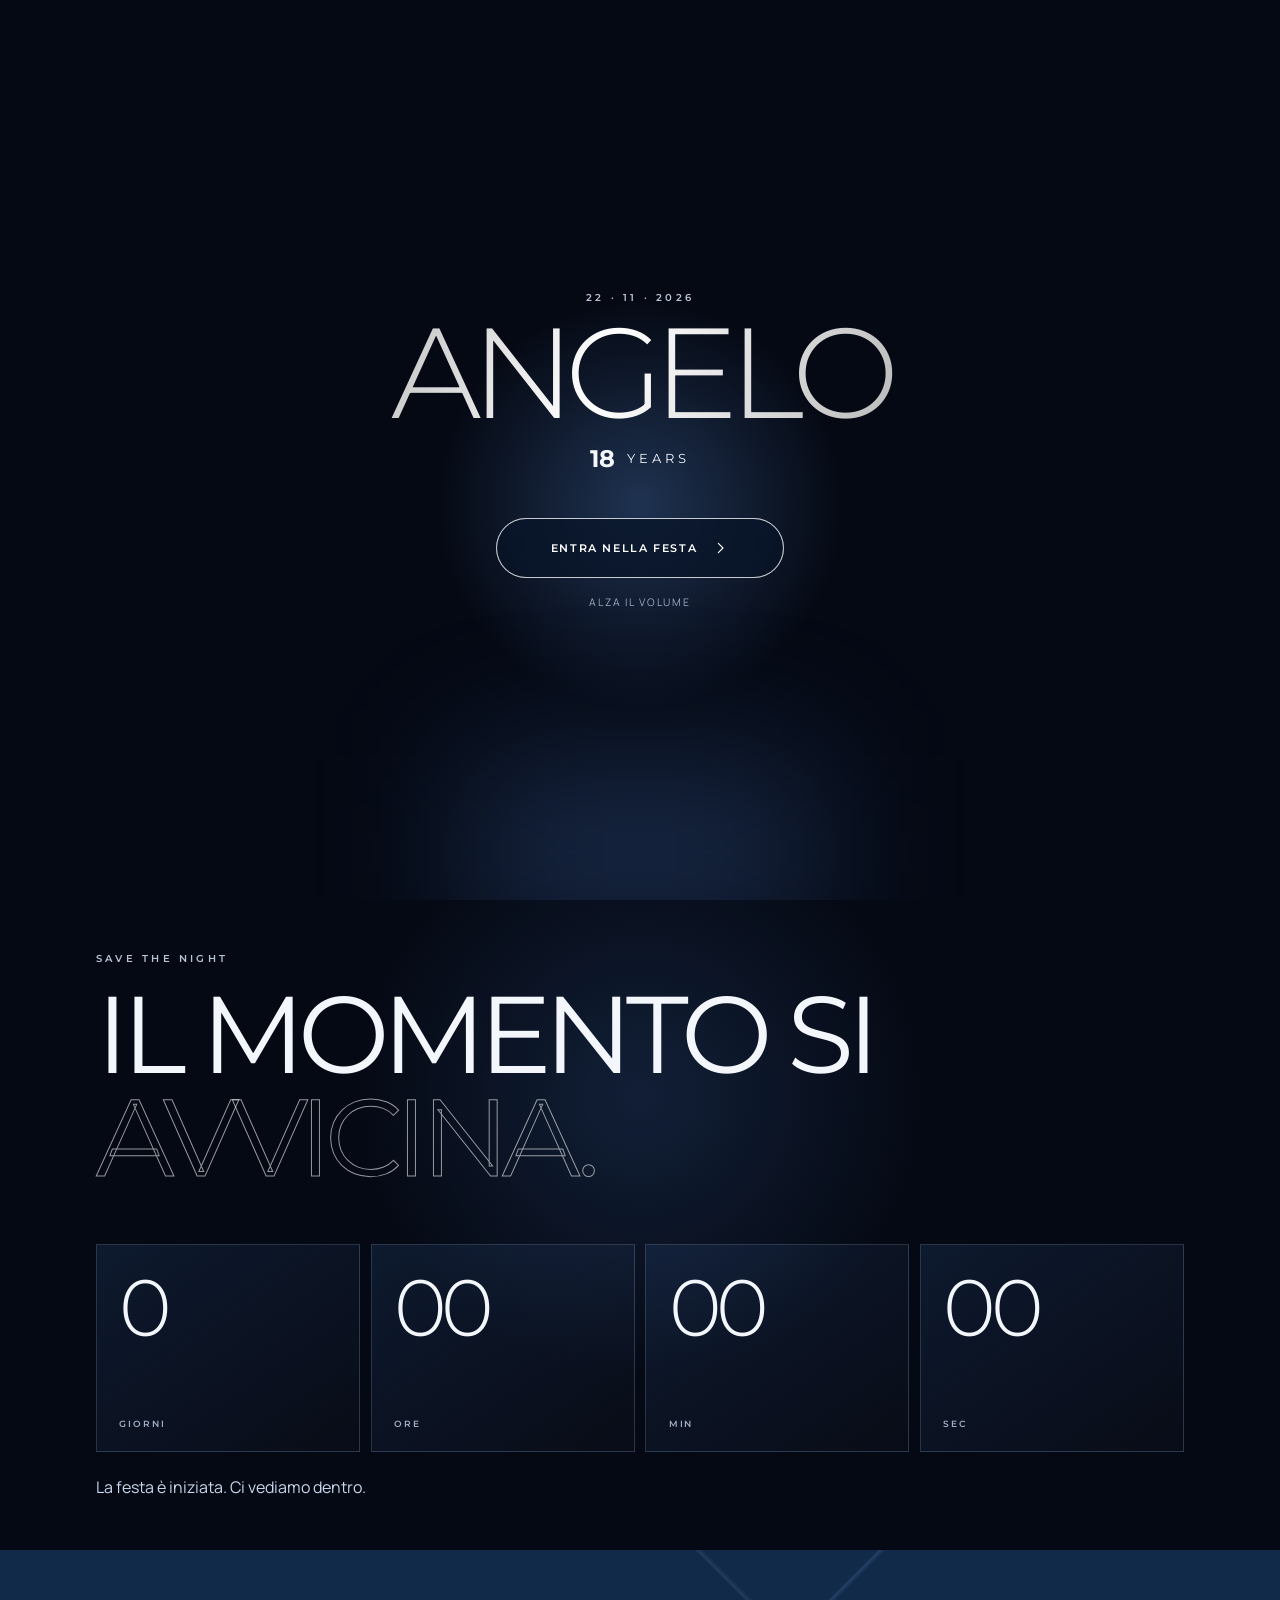
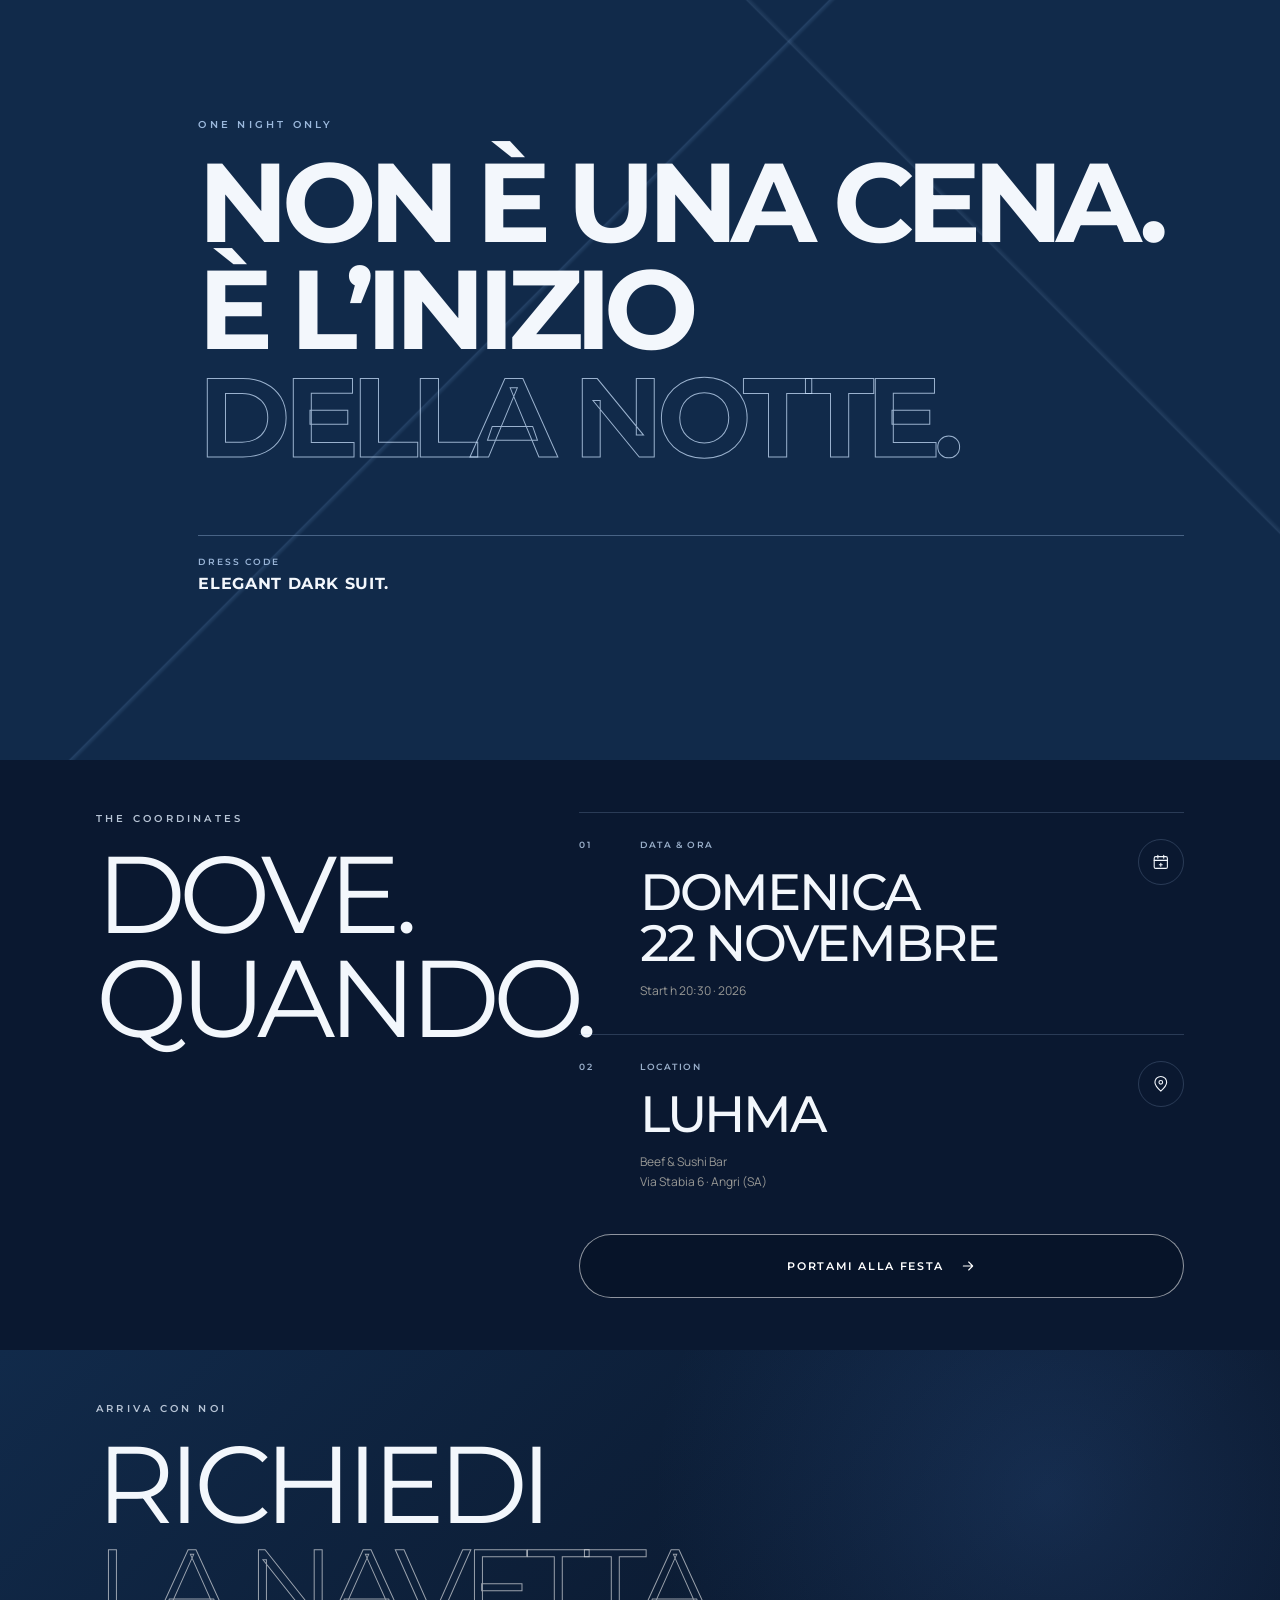
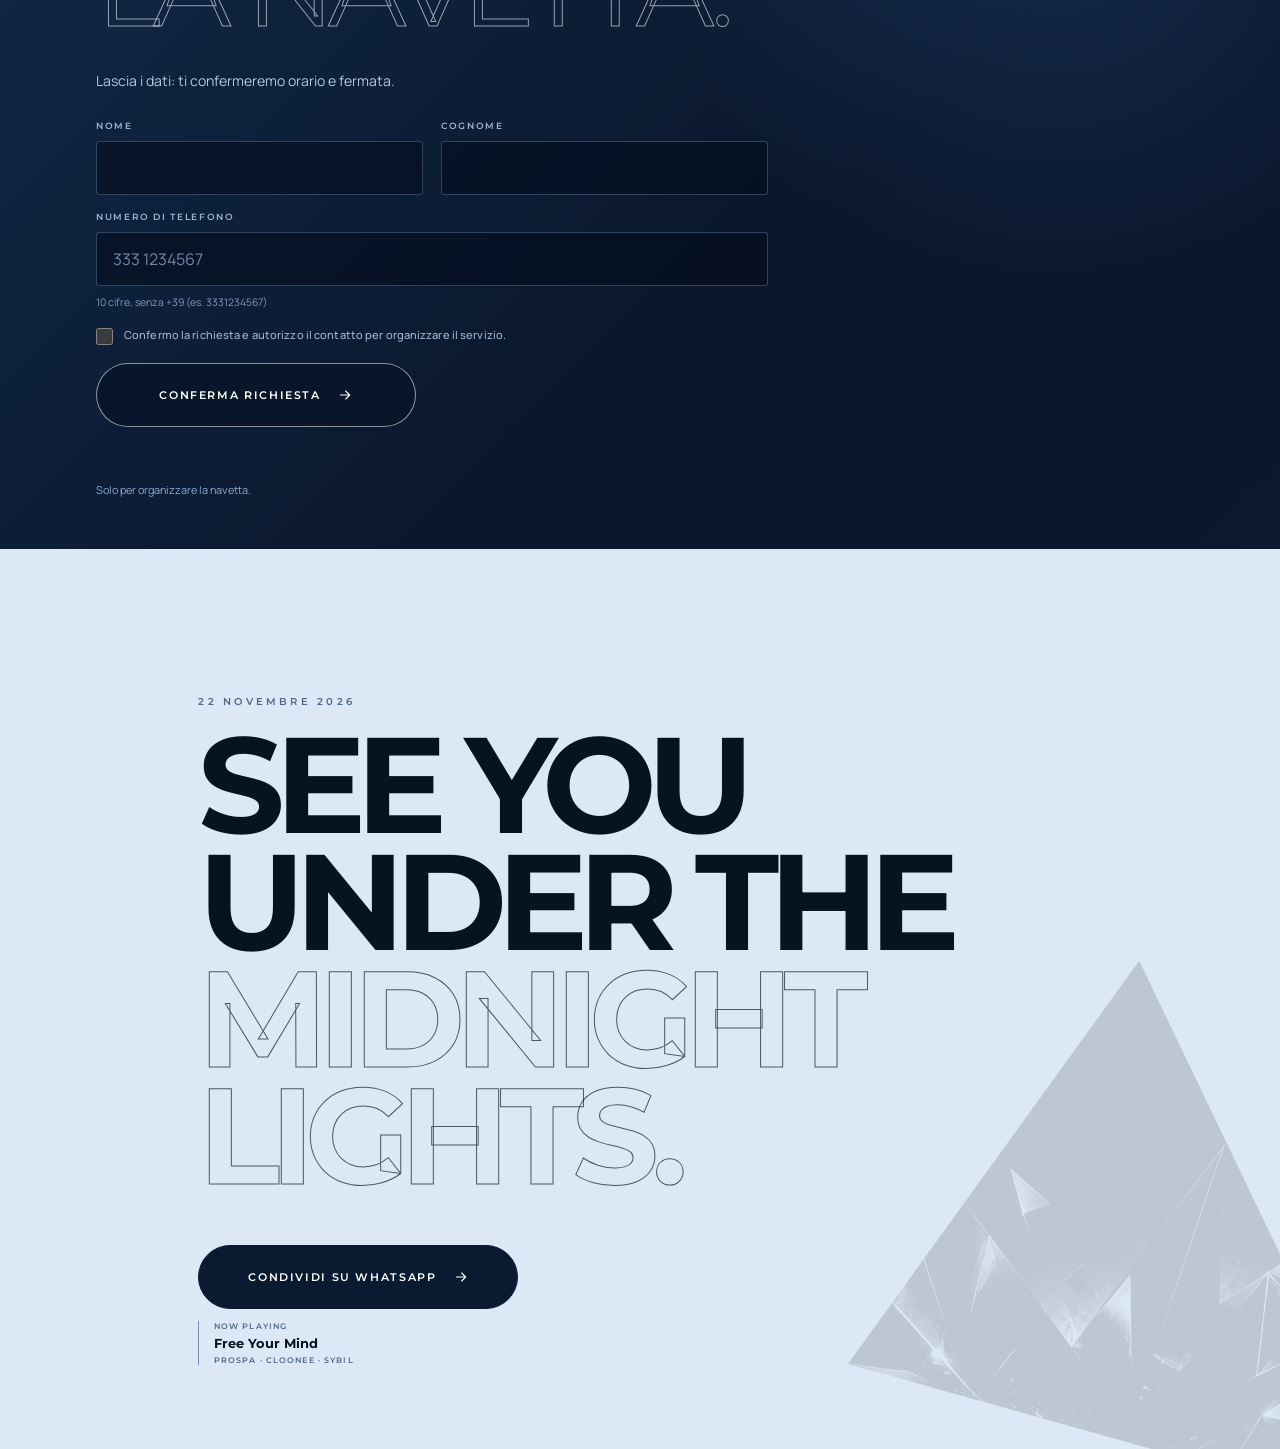
==== index.html @ 05588c5f "Create www variant without bank details" ====
<!doctype html>
<html lang="it">
  <head>
    <meta charset="UTF-8" />
    <meta name="viewport" content="width=device-width, initial-scale=1, viewport-fit=cover" />
    <meta name="theme-color" content="#091426" />
    <meta name="color-scheme" content="dark" />

    <title>Angelo 18 — Midnight Elegance</title>
    <meta
      name="description"
      content="Sei invitato ai 18 anni di Angelo. 22 novembre 2026, ore 20:30, LUHMA Beef & Sushi Bar — Angri. Dress code: Elegant Dark Suit."
    />

    <meta property="og:type" content="website" />
    <meta property="og:url" content="https://www.angelo18.ch/" />
    <meta property="og:title" content="Angelo 18 — Midnight Elegance" />
    <meta
      property="og:description"
      content="22 novembre 2026 · ore 20:30 · LUHMA, Angri. Dress code: Elegant Dark Suit."
    />
    <meta property="og:site_name" content="Angelo 18" />
    <meta property="og:image" content="https://raw.githubusercontent.com/valerielinc-ops/angelo-18/main/assets/angelo-18-whatsapp-preview-v5.jpg" />
    <meta property="og:image:url" content="https://raw.githubusercontent.com/valerielinc-ops/angelo-18/main/assets/angelo-18-whatsapp-preview-v5.jpg" />
    <meta property="og:image:secure_url" content="https://raw.githubusercontent.com/valerielinc-ops/angelo-18/main/assets/angelo-18-whatsapp-preview-v5.jpg" />
    <meta property="og:image:type" content="image/jpeg" />
    <meta property="og:image:width" content="1200" />
    <meta property="og:image:height" content="630" />
    <meta property="og:image:alt" content="Angelo 18 Midnight Elegance, 22 novembre 2026" />
    <meta name="twitter:card" content="summary_large_image" />
    <meta name="twitter:title" content="Angelo 18 — Midnight Elegance" />
    <meta name="twitter:description" content="22 novembre 2026 · ore 20:30 · LUHMA, Angri. Dress code: Elegant Dark Suit." />
    <meta name="twitter:image" content="https://raw.githubusercontent.com/valerielinc-ops/angelo-18/main/assets/angelo-18-whatsapp-preview-v5.jpg" />
    <meta name="twitter:image:alt" content="Angelo 18 Midnight Elegance, 22 novembre 2026" />

    <link rel="image_src" href="https://raw.githubusercontent.com/valerielinc-ops/angelo-18/main/assets/angelo-18-whatsapp-preview-v5.jpg" />

    <link rel="canonical" href="https://www.angelo18.ch/" />

    <link rel="icon" href="assets/favicon.svg" type="image/svg+xml" />
    <link rel="preconnect" href="https://fonts.googleapis.com" />
    <link rel="preconnect" href="https://fonts.gstatic.com" crossorigin />
    <link
      href="https://fonts.googleapis.com/css2?family=Manrope:wght@400;500;600;700&family=Montserrat:wght@300;400;500;600;700;800&display=swap"
      rel="stylesheet"
    />
    <link rel="stylesheet" href="styles.css" />
    <script src="script.js" defer></script>
  </head>

  <body>
    <div class="noise" aria-hidden="true"></div>
    <div class="ambient" aria-hidden="true">
      <span class="spark spark--1"></span>
      <span class="spark spark--2"></span>
      <span class="spark spark--3"></span>
      <span class="spark spark--4"></span>
      <span class="spark spark--5"></span>
      <span class="spark spark--6"></span>
      <span class="prism prism--1"></span>
      <span class="prism prism--2"></span>
      <span class="prism prism--3"></span>
    </div>

    <div class="intro" id="intro" role="dialog" aria-modal="true" aria-labelledby="intro-title">
      <div class="intro__glow" aria-hidden="true"></div>
      <div class="intro__content">
        <p class="eyebrow intro__eyebrow">22 · 11 · 2026</p>
        <h1 id="intro-title" class="intro__title">Angelo</h1>
        <p class="intro__age"><span>18</span> years</p>
        <button class="enter-button magnetic" id="enter-party" type="button">
          <span class="enter-button__pulse" aria-hidden="true"></span>
          <span>Entra nella festa</span>
          <svg viewBox="0 0 24 24" aria-hidden="true">
            <path d="m8 5 7 7-7 7" />
          </svg>
        </button>
        <p class="intro__hint">Alza il volume</p>
      </div>
    </div>

    <audio
      id="soundtrack"
      src="assets/free-your-mind-cut-52sec.mp3"
      preload="auto"
      aria-hidden="true"
    ></audio>

    <header class="site-header" id="site-header">
      <a class="monogram" href="#home" aria-label="Torna all’inizio">A<span>18</span></a>
      <button class="music-toggle" id="music-toggle" type="button" aria-label="Metti in pausa la musica" aria-pressed="true">
        <span class="equalizer" aria-hidden="true">
          <i></i><i></i><i></i><i></i>
        </span>
        <span class="music-toggle__label">Sound on</span>
      </button>
    </header>

    <main>
      <section class="hero" id="home" aria-labelledby="hero-title">
        <div class="hero__image" aria-hidden="true"></div>
        <div class="hero__vignette" aria-hidden="true"></div>

        <div class="hero__content">
          <p class="eyebrow reveal">You’re invited to</p>
          <h2 class="hero__title reveal" id="hero-title" data-text="ANGELO">Angelo</h2>
          <div class="hero__age-line reveal">
            <span class="hero__age">18</span>
            <span class="hero__years">years<br />young</span>
          </div>

          <div class="event-stamp reveal" aria-label="Domenica 22 novembre 2026 alle ore 20 e 30">
            <span>Domenica</span>
            <strong>22 · 11 · 26</strong>
            <span>ore 20:30</span>
          </div>
        </div>

        <a class="scroll-cue" href="#countdown" aria-label="Scorri al conto alla rovescia">
          <span>Scroll</span>
          <i aria-hidden="true"></i>
        </a>
      </section>

      <section class="countdown-section section" id="countdown" aria-labelledby="countdown-title">
        <div class="section__inner">
          <p class="eyebrow reveal">Save the night</p>
          <h2 class="section-title reveal" id="countdown-title">Il momento si<br /><em>avvicina.</em></h2>

          <div class="countdown reveal" role="timer" aria-live="polite" aria-label="Conto alla rovescia per la festa">
            <div class="countdown__unit">
              <strong id="days">000</strong>
              <span>giorni</span>
            </div>
            <div class="countdown__unit">
              <strong id="hours">00</strong>
              <span>ore</span>
            </div>
            <div class="countdown__unit">
              <strong id="minutes">00</strong>
              <span>min</span>
            </div>
            <div class="countdown__unit">
              <strong id="seconds">00</strong>
              <span>sec</span>
            </div>
          </div>

          <p class="countdown__after" id="countdown-after" hidden>La festa è iniziata. Ci vediamo dentro.</p>
        </div>
      </section>

      <section class="statement section" aria-label="Dress code">
        <div class="section__inner statement__inner">
          <p class="eyebrow reveal">One night only</p>
          <p class="statement__text reveal">
            Non è una cena.<br />
            È l’inizio<br />
            <span>della notte.</span>
          </p>
          <div class="dress-code reveal">
            <span>Dress code</span>
            <strong>Elegant Dark Suit.</strong>
          </div>
        </div>
      </section>

      <section class="details section" id="details" aria-labelledby="details-title">
        <div class="section__inner">
          <p class="eyebrow reveal">The coordinates</p>
          <h2 class="section-title reveal" id="details-title">Dove.<br />Quando.</h2>

          <article class="detail-card detail-card--date reveal">
            <div class="detail-card__index">01</div>
            <div>
              <p class="detail-card__label">Data & ora</p>
              <h3>Domenica<br />22 novembre</h3>
              <p>Start h 20:30 · 2026</p>
            </div>
            <button class="icon-button" id="calendar-button" type="button" aria-label="Aggiungi la festa al calendario">
              <svg viewBox="0 0 24 24" aria-hidden="true">
                <rect x="3" y="5" width="18" height="16" rx="2" />
                <path d="M16 3v4M8 3v4M3 10h18M12 14v4M10 16h4" />
              </svg>
            </button>
          </article>

          <article class="detail-card detail-card--location reveal">
            <div class="detail-card__index">02</div>
            <div>
              <p class="detail-card__label">Location</p>
              <h3>LUHMA</h3>
              <p>Beef & Sushi Bar<br />Via Stabia 6 · Angri (SA)</p>
            </div>
            <a
              class="icon-button"
              href="https://www.google.com/maps/search/?api=1&query=LUHMA+Beef+%26+Sushi+Bar+Via+Stabia+6+Angri"
              target="_blank"
              rel="noopener noreferrer"
              aria-label="Apri LUHMA in Google Maps"
            >
              <svg viewBox="0 0 24 24" aria-hidden="true">
                <path d="M20 10c0 5-8 12-8 12S4 15 4 10a8 8 0 1 1 16 0Z" />
                <circle cx="12" cy="10" r="2.5" />
              </svg>
            </a>
          </article>

          <a
            class="primary-button magnetic reveal"
            href="https://www.google.com/maps/search/?api=1&query=LUHMA+Beef+%26+Sushi+Bar+Via+Stabia+6+Angri"
            target="_blank"
            rel="noopener noreferrer"
          >
            <span>Portami alla festa</span>
            <svg viewBox="0 0 24 24" aria-hidden="true"><path d="M5 12h14m-6-6 6 6-6 6" /></svg>
          </a>
        </div>
      </section>

      <section class="shuttle section" id="shuttle" aria-labelledby="shuttle-title">
        <div class="section__inner shuttle__inner">
          <p class="eyebrow reveal">Arriva con noi</p>
          <h2 class="section-title reveal" id="shuttle-title">Richiedi<br /><em>la navetta.</em></h2>
          <p class="shuttle__copy reveal">
            Lascia i dati: ti confermeremo orario e fermata.
          </p>

          <form
            class="shuttle-form reveal"
            id="shuttle-form"
            action="https://formsubmit.co/ajax/valerielinc@gmail.com"
            method="POST"
          >
            <input type="hidden" name="_subject" value="Richiesta navetta — Angelo 18" />
            <input type="hidden" name="_template" value="table" />
            <input type="text" name="_honey" class="shuttle-form__honey" tabindex="-1" autocomplete="off" aria-hidden="true" />

            <label class="shuttle-form__field">
              <span>Nome</span>
              <input id="shuttle-name" name="nome" type="text" autocomplete="given-name" required />
            </label>
            <label class="shuttle-form__field">
              <span>Cognome</span>
              <input id="shuttle-surname" name="cognome" type="text" autocomplete="family-name" required />
            </label>
            <label class="shuttle-form__field shuttle-form__field--full">
              <span>Numero di telefono</span>
              <input id="shuttle-phone" name="telefono" type="tel" inputmode="numeric" autocomplete="tel-national" placeholder="333 1234567" pattern="[0-9]{10}" minlength="10" maxlength="10" aria-describedby="shuttle-phone-help" required />
              <small class="shuttle-form__help" id="shuttle-phone-help">10 cifre, senza +39 (es. 3331234567)</small>
            </label>
            <label class="shuttle-form__consent shuttle-form__field--full">
              <input name="conferma" type="checkbox" value="Confermo la richiesta di navetta" required />
              <span>Confermo la richiesta e autorizzo il contatto per organizzare il servizio.</span>
            </label>
            <button class="primary-button magnetic shuttle-form__submit shuttle-form__field--full" type="submit">
              <span>Conferma richiesta</span>
              <svg viewBox="0 0 24 24" aria-hidden="true"><path d="M5 12h14m-6-6 6 6-6 6" /></svg>
            </button>
            <p class="shuttle-form__status shuttle-form__field--full" id="shuttle-status" role="status" aria-live="polite"></p>
          </form>
          <p class="shuttle__privacy reveal">Solo per organizzare la navetta.</p>
        </div>
      </section>

      <section class="finale section" aria-labelledby="finale-title">
        <div class="finale__crystal" aria-hidden="true"></div>
        <div class="section__inner finale__inner">
          <p class="eyebrow reveal">22 novembre 2026</p>
          <h2 class="finale__title reveal" id="finale-title">See you<br />under the<br /><span>midnight lights.</span></h2>

          <button class="primary-button primary-button--light magnetic reveal" id="share-button" type="button">
            <span>Condividi su WhatsApp</span>
            <svg viewBox="0 0 24 24" aria-hidden="true"><path d="M5 12h14m-6-6 6 6-6 6" /></svg>
          </button>

          <a class="track-credit reveal" href="https://music.apple.com/us/song/free-your-mind/1884097804" target="_blank" rel="noopener noreferrer">
            <span>Now playing</span>
            <strong>Free Your Mind</strong>
            <small>PROSPA · CLOONEE · SYBIL</small>
          </a>
        </div>
      </section>

    </main>

    <div class="toast" id="toast" role="status" aria-live="polite"></div>
  </body>
</html>
---- styles.css ----
:root {
  --black: #050914;
  --black-soft: #0a1830;
  --navy: #112a4a;
  --navy-bright: #1c4777;
  --night-glow: rgba(104, 168, 255, 0.26);
  --night-edge: rgba(126, 183, 246, 0.24);
  --white: #f3f7fc;
  --silver: #b7c4d5;
  --line: rgba(170, 201, 238, 0.2);
  --ease-out: cubic-bezier(0.16, 1, 0.3, 1);
  --page-pad: clamp(1.25rem, 6vw, 5rem);
}

* {
  box-sizing: border-box;
}

html {
  scroll-behavior: auto;
  background: var(--black);
}

body {
  margin: 0;
  min-width: 320px;
  overflow-x: hidden;
  background: var(--black);
  color: var(--white);
  font-family: "Manrope", sans-serif;
  -webkit-font-smoothing: antialiased;
}

body.is-locked {
  overflow: hidden;
}

[hidden] {
  display: none !important;
}

button,
a {
  -webkit-tap-highlight-color: transparent;
}

button {
  color: inherit;
  font: inherit;
}

a {
  color: inherit;
  text-decoration: none;
}

button:focus-visible,
a:focus-visible {
  outline: 2px solid #9ecbff;
  outline-offset: 4px;
}

.noise {
  position: fixed;
  inset: 0;
  z-index: 50;
  pointer-events: none;
  opacity: 0.06;
  background-image: url("data:image/svg+xml,%3Csvg viewBox='0 0 180 180' xmlns='http://www.w3.org/2000/svg'%3E%3Cfilter id='n'%3E%3CfeTurbulence type='fractalNoise' baseFrequency='.9' numOctaves='4' stitchTiles='stitch'/%3E%3C/filter%3E%3Crect width='100%25' height='100%25' filter='url(%23n)' opacity='.7'/%3E%3C/svg%3E");
  mix-blend-mode: soft-light;
}

.ambient {
  position: fixed;
  inset: 0;
  z-index: 2;
  overflow: hidden;
  pointer-events: none;
}

.spark {
  position: absolute;
  width: 1px;
  height: 1px;
  border-radius: 50%;
  background: #fff;
  box-shadow: 0 0 12px 4px rgba(255, 255, 255, 0.35);
  animation: float 8s ease-in-out infinite;
}

.spark--1 { left: 8%; top: 24%; animation-delay: -2s; }
.spark--2 { right: 12%; top: 42%; animation-delay: -5s; }
.spark--3 { left: 82%; top: 12%; animation-delay: -7s; }
.spark--4 { left: 18%; top: 76%; animation-delay: -3s; }
.spark--5 { left: 57%; top: 67%; animation-delay: -4s; }
.spark--6 { right: 5%; top: 84%; animation-delay: -1s; }

.prism {
  position: absolute;
  top: 0;
  left: 0;
  width: clamp(2.8rem, 10vw, 5.5rem);
  aspect-ratio: 0.72;
  opacity: 0;
  background:
    linear-gradient(132deg, rgba(255, 255, 255, 0.7), rgba(255, 255, 255, 0.03) 36%, transparent 37%),
    linear-gradient(33deg, rgba(255, 255, 255, 0.03) 48%, rgba(255, 255, 255, 0.22) 49%, transparent 52%);
  clip-path: polygon(52% 0, 100% 100%, 0 76%);
  filter: drop-shadow(0 0 10px rgba(255, 255, 255, 0.22));
  will-change: transform, opacity;
}

.prism::after {
  content: "";
  position: absolute;
  inset: 1px;
  background: #081326;
  clip-path: polygon(52% 4%, 95% 94%, 7% 72%);
}

.prism--1 {
  animation: prism-pass-one 17s linear infinite;
}

.prism--2 {
  width: clamp(1.8rem, 7vw, 3.8rem);
  animation: prism-pass-two 21s -9s linear infinite;
}

.prism--3 {
  width: clamp(2.2rem, 8vw, 4.5rem);
  animation: prism-pass-three 25s -15s linear infinite;
}

@keyframes float {
  0%, 100% { transform: translate3d(0, 0, 0) scale(0.75); opacity: 0.25; }
  50% { transform: translate3d(8px, -22px, 0) scale(1.4); opacity: 0.8; }
}

@keyframes prism-pass-one {
  0% { opacity: 0; transform: translate3d(-18vw, 22vh, 0) rotate(-24deg) scale(0.75); }
  12% { opacity: 0.22; }
  45% { opacity: 0.1; }
  88% { opacity: 0.2; }
  100% { opacity: 0; transform: translate3d(118vw, 62vh, 0) rotate(155deg) scale(1.08); }
}

@keyframes prism-pass-two {
  0% { opacity: 0; transform: translate3d(108vw, 8vh, 0) rotate(36deg) scale(0.62); }
  15% { opacity: 0.16; }
  82% { opacity: 0.12; }
  100% { opacity: 0; transform: translate3d(-18vw, 45vh, 0) rotate(-130deg) scale(0.92); }
}

@keyframes prism-pass-three {
  0% { opacity: 0; transform: translate3d(14vw, 108vh, 0) rotate(-10deg) scale(0.68); }
  14% { opacity: 0.13; }
  84% { opacity: 0.18; }
  100% { opacity: 0; transform: translate3d(78vw, -18vh, 0) rotate(120deg) scale(0.96); }
}

.eyebrow {
  margin: 0 0 1.1rem;
  color: var(--silver);
  font-family: "Montserrat", sans-serif;
  font-size: 0.65rem;
  font-weight: 600;
  letter-spacing: 0.31em;
  line-height: 1.3;
  text-transform: uppercase;
}

.intro {
  position: fixed;
  inset: 0;
  z-index: 100;
  display: grid;
  place-items: center;
  min-height: 100svh;
  overflow: hidden;
  padding: 2rem;
  background:
    radial-gradient(circle at 50% 56%, var(--night-glow), transparent 25%),
    var(--black);
  transition: opacity 0.8s var(--ease-out), visibility 0.8s;
}

.intro::before,
.intro::after {
  content: "";
  position: absolute;
  width: 55vw;
  max-width: 26rem;
  aspect-ratio: 1;
  border: 1px solid var(--night-edge);
  transform: rotate(45deg) skew(8deg, 8deg);
}

.intro::before {
  top: -35vw;
  right: -32vw;
}

.intro::after {
  bottom: -38vw;
  left: -35vw;
}

.intro.is-hidden {
  visibility: hidden;
  opacity: 0;
  pointer-events: none;
}

.intro__glow {
  position: absolute;
  left: 50%;
  bottom: -3rem;
  width: 22rem;
  height: 12rem;
  background: rgba(83, 143, 226, 0.22);
  filter: blur(70px);
  transform: translateX(-50%);
}

.intro__content {
  position: relative;
  z-index: 1;
  width: 100%;
  text-align: center;
}

.intro__eyebrow {
  margin-bottom: 1rem;
  animation: intro-rise 1s 0.15s both;
}

.intro__title {
  margin: 0;
  font-family: "Montserrat", sans-serif;
  font-size: clamp(3.6rem, 20vw, 8rem);
  font-weight: 300;
  letter-spacing: -0.08em;
  line-height: 0.82;
  text-transform: uppercase;
  background: linear-gradient(112deg, #6a6a6a 0%, #fff 24%, #777 49%, #fff 70%, #555 100%);
  background-size: 200% 100%;
  -webkit-background-clip: text;
  background-clip: text;
  color: transparent;
  filter: drop-shadow(0 0 18px rgba(255, 255, 255, 0.22));
  animation: intro-rise 1s 0.25s both, metal-shine 5s 1.3s linear infinite;
}

.intro__age {
  display: flex;
  align-items: center;
  justify-content: center;
  gap: 0.75rem;
  margin: 1.15rem 0 2.8rem;
  font-family: "Montserrat", sans-serif;
  font-size: 0.8rem;
  letter-spacing: 0.32em;
  text-transform: uppercase;
  animation: intro-rise 1s 0.4s both;
}

.intro__age span {
  font-size: 1.5rem;
  font-weight: 700;
  letter-spacing: 0;
}

@keyframes intro-rise {
  from { opacity: 0; transform: translateY(28px); filter: blur(8px); }
  to { opacity: 1; transform: translateY(0); filter: blur(0); }
}

@keyframes metal-shine {
  0% { background-position: 130% 0; }
  100% { background-position: -70% 0; }
}

.enter-button,
.primary-button {
  position: relative;
  display: inline-flex;
  align-items: center;
  justify-content: center;
  gap: 1rem;
  min-height: 3.75rem;
  border: 1px solid rgba(255, 255, 255, 0.55);
  border-radius: 999px;
  background: rgba(8, 20, 39, 0.72);
  color: #fff;
  cursor: pointer;
  font-family: "Montserrat", sans-serif;
  font-size: 0.68rem;
  font-weight: 600;
  letter-spacing: 0.15em;
  text-transform: uppercase;
  backdrop-filter: blur(12px);
}

.enter-button {
  width: min(100%, 18rem);
  animation: intro-rise 1s 0.55s both;
}

.enter-button svg,
.primary-button svg {
  width: 1rem;
  fill: none;
  stroke: currentColor;
  stroke-linecap: round;
  stroke-linejoin: round;
  stroke-width: 1.6;
  transition: transform 0.35s var(--ease-out);
}

.enter-button:hover svg,
.primary-button:hover svg {
  transform: translateX(5px);
}

.enter-button__pulse {
  position: absolute;
  inset: -1px;
  border: 1px solid rgba(255, 255, 255, 0.5);
  border-radius: inherit;
  animation: pulse-ring 2.3s ease-out infinite;
}

@keyframes pulse-ring {
  0% { opacity: 0.6; transform: scale(1); }
  75%, 100% { opacity: 0; transform: scale(1.12, 1.3); }
}

.intro__hint {
  margin: 1.1rem 0 0;
  color: #9aacc3;
  font-size: 0.65rem;
  letter-spacing: 0.18em;
  text-transform: uppercase;
  animation: intro-rise 1s 0.7s both;
}

#soundtrack {
  display: none;
}

.site-header {
  position: fixed;
  top: 0;
  right: 0;
  left: 0;
  z-index: 40;
  display: flex;
  align-items: center;
  justify-content: space-between;
  padding: max(1.1rem, env(safe-area-inset-top)) var(--page-pad) 1rem;
  transition: background 0.4s ease, border-color 0.4s ease;
}

.site-header.is-scrolled {
  border-bottom: 1px solid rgba(255, 255, 255, 0.08);
  background: rgba(5, 9, 20, 0.78);
  backdrop-filter: blur(16px);
}

.monogram {
  font-family: "Montserrat", sans-serif;
  font-size: 1.05rem;
  font-weight: 800;
  letter-spacing: -0.08em;
}

.monogram span {
  margin-left: 0.15rem;
  color: #8d8d8d;
  font-size: 0.52rem;
  letter-spacing: 0;
  vertical-align: top;
}

.music-toggle {
  display: flex;
  align-items: center;
  gap: 0.65rem;
  border: 0;
  background: transparent;
  cursor: pointer;
}

.music-toggle__label {
  color: #b9b9b7;
  font-family: "Montserrat", sans-serif;
  font-size: 0.57rem;
  font-weight: 600;
  letter-spacing: 0.17em;
  text-transform: uppercase;
}

.equalizer {
  display: flex;
  align-items: center;
  gap: 2px;
  width: 14px;
  height: 13px;
}

.equalizer i {
  display: block;
  width: 2px;
  height: 30%;
  background: #fff;
  animation: equalize 0.7s ease-in-out infinite alternate;
}

.equalizer i:nth-child(2) { animation-delay: -0.2s; }
.equalizer i:nth-child(3) { animation-delay: -0.45s; }
.equalizer i:nth-child(4) { animation-delay: -0.1s; }

.music-toggle.is-paused .equalizer i {
  height: 2px;
  animation-play-state: paused;
}

@keyframes equalize {
  from { height: 20%; }
  to { height: 100%; }
}

.hero {
  position: relative;
  display: grid;
  min-height: 100svh;
  overflow: hidden;
  padding: 7rem var(--page-pad) 6rem;
  background: var(--black);
  isolation: isolate;
}

.hero__image {
  position: absolute;
  inset: -4%;
  z-index: -3;
  background-image:
    linear-gradient(180deg, rgba(5, 9, 20, 0.78) 0%, rgba(8, 24, 50, 0.38) 48%, rgba(5, 9, 20, 0.76) 100%),
    linear-gradient(135deg, rgba(104, 168, 255, 0.28), rgba(17, 42, 74, 0.38) 54%, rgba(5, 9, 20, 0.28)),
    url("assets/crystal-stage.jpg");
  background-position: 50% 68%;
  background-size: cover;
  filter: contrast(1.08) brightness(0.6) saturate(0.84);
  transform: scale(1.08);
  will-change: transform;
}

.hero__vignette {
  position: absolute;
  inset: 0;
  z-index: -2;
  background:
    linear-gradient(180deg, rgba(5, 9, 20, 0.82) 0%, transparent 30%, rgba(8, 24, 50, 0.14) 57%, var(--black) 100%),
    radial-gradient(circle at 50% 42%, transparent 15%, rgba(8, 24, 50, 0.42) 78%);
}

.hero__content {
  align-self: center;
  width: 100%;
  max-width: 63rem;
  margin: 0 auto;
  text-align: center;
}

.hero__title {
  position: relative;
  margin: 0;
  font-family: "Montserrat", sans-serif;
  font-size: clamp(4.2rem, 21.5vw, 13rem);
  font-weight: 300;
  letter-spacing: -0.085em;
  line-height: 0.75;
  text-transform: uppercase;
  background: linear-gradient(112deg, #616161 0%, #fff 22%, #757575 46%, #fff 66%, #4c4c4c 100%);
  background-size: 220% 100%;
  -webkit-background-clip: text;
  background-clip: text;
  color: transparent;
  filter: drop-shadow(0 0 22px rgba(255, 255, 255, 0.16));
  animation: metal-shine 8s linear infinite;
}

.hero__age-line {
  display: flex;
  align-items: center;
  justify-content: center;
  gap: 0.8rem;
  margin: 1.5rem 0 2rem;
}

.hero__age {
  font-family: "Montserrat", sans-serif;
  font-size: clamp(3.2rem, 17vw, 7rem);
  font-weight: 700;
  letter-spacing: -0.08em;
  line-height: 0.75;
}

.hero__years {
  border-left: 1px solid rgba(255, 255, 255, 0.5);
  padding-left: 0.8rem;
  color: #c3c3c0;
  font-family: "Montserrat", sans-serif;
  font-size: 0.55rem;
  font-weight: 600;
  letter-spacing: 0.22em;
  line-height: 1.55;
  text-align: left;
  text-transform: uppercase;
}

.event-stamp {
  display: inline-flex;
  flex-direction: column;
  gap: 0.4rem;
  border-top: 1px solid rgba(255, 255, 255, 0.45);
  border-bottom: 1px solid rgba(255, 255, 255, 0.45);
  padding: 0.8rem 1.4rem;
  background: rgba(0, 0, 0, 0.28);
  font-family: "Montserrat", sans-serif;
  text-transform: uppercase;
  backdrop-filter: blur(8px);
}

.event-stamp span {
  color: #b8b8b5;
  font-size: 0.57rem;
  letter-spacing: 0.28em;
}

.event-stamp strong {
  font-size: 0.95rem;
  letter-spacing: 0.16em;
}

.scroll-cue {
  position: absolute;
  bottom: 1.65rem;
  left: 50%;
  display: flex;
  flex-direction: column;
  align-items: center;
  gap: 0.65rem;
  transform: translateX(-50%);
}

.scroll-cue span {
  font-family: "Montserrat", sans-serif;
  font-size: 0.48rem;
  font-weight: 600;
  letter-spacing: 0.24em;
  text-transform: uppercase;
  writing-mode: vertical-rl;
}

.scroll-cue i {
  position: relative;
  width: 1px;
  height: 1.7rem;
  overflow: hidden;
  background: rgba(255, 255, 255, 0.2);
}

.scroll-cue i::after {
  content: "";
  position: absolute;
  inset: 0;
  background: #fff;
  animation: scroll-line 1.8s ease-in-out infinite;
}

@keyframes scroll-line {
  from { transform: translateY(-100%); }
  to { transform: translateY(100%); }
}

.section {
  position: relative;
  z-index: 3;
  overflow: hidden;
  padding: clamp(6.5rem, 18vw, 11rem) var(--page-pad);
}

main > section {
  scroll-margin-top: 4.5rem;
}

.section__inner {
  width: 100%;
  max-width: 68rem;
  margin: 0 auto;
}

.section-title {
  margin: 0 0 3.4rem;
  font-family: "Montserrat", sans-serif;
  font-size: clamp(2.9rem, 13vw, 6.8rem);
  font-weight: 400;
  letter-spacing: -0.065em;
  line-height: 0.95;
  text-transform: uppercase;
}

.section-title em {
  color: transparent;
  font-style: normal;
  -webkit-text-stroke: 1px rgba(255, 255, 255, 0.58);
}

.countdown-section {
  background:
    radial-gradient(circle at 50% 30%, rgba(67, 120, 194, 0.2), transparent 36%),
    var(--black);
}

.countdown {
  display: grid;
  grid-template-columns: repeat(2, minmax(0, 1fr));
  gap: 0.65rem;
}

.countdown__unit {
  position: relative;
  display: flex;
  flex-direction: column;
  justify-content: space-between;
  min-height: 8.5rem;
  overflow: hidden;
  border: 1px solid var(--line);
  padding: 1rem;
  background: linear-gradient(145deg, rgba(58, 110, 181, 0.16), rgba(255, 255, 255, 0.012));
}

.countdown__unit::after {
  content: "";
  position: absolute;
  top: -50%;
  left: -80%;
  width: 55%;
  height: 200%;
  background: linear-gradient(90deg, transparent, rgba(255, 255, 255, 0.11), transparent);
  transform: rotate(20deg);
  animation: card-shine 6s linear infinite;
}

.countdown__unit:nth-child(2)::after { animation-delay: 0.7s; }
.countdown__unit:nth-child(3)::after { animation-delay: 1.4s; }
.countdown__unit:nth-child(4)::after { animation-delay: 2.1s; }

@keyframes card-shine {
  0%, 70% { left: -80%; }
  100% { left: 140%; }
}

.countdown__unit strong {
  font-family: "Montserrat", sans-serif;
  font-size: clamp(2.6rem, 14vw, 5rem);
  font-weight: 300;
  letter-spacing: -0.07em;
  line-height: 1;
}

.countdown__unit span {
  color: #9eafc5;
  font-family: "Montserrat", sans-serif;
  font-size: 0.55rem;
  font-weight: 600;
  letter-spacing: 0.22em;
  text-transform: uppercase;
}

.countdown__after {
  margin: 1.5rem 0 0;
  color: #c8d7eb;
}

.statement {
  display: grid;
  min-height: 90svh;
  align-items: center;
  background:
    linear-gradient(135deg, transparent 42%, rgba(130, 178, 235, 0.16) 42.1%, transparent 42.4%),
    linear-gradient(45deg, transparent 72%, rgba(170, 211, 255, 0.11) 72.1%, transparent 72.4%),
    var(--navy);
  color: var(--white);
}

.statement .eyebrow {
  color: #9bb8dc;
}

.statement__text {
  margin: 0;
  font-family: "Montserrat", sans-serif;
  font-size: clamp(2.5rem, 12.5vw, 7rem);
  font-weight: 700;
  letter-spacing: -0.07em;
  line-height: 0.96;
  text-transform: uppercase;
}

.statement__text span {
  color: transparent;
  -webkit-text-stroke: 1px rgba(202, 225, 252, 0.74);
}

.dress-code {
  display: flex;
  flex-direction: column;
  gap: 0.45rem;
  margin-top: 4rem;
  border-top: 1px solid rgba(176, 207, 243, 0.35);
  padding-top: 1.2rem;
  font-family: "Montserrat", sans-serif;
  text-transform: uppercase;
}

.dress-code span {
  color: #9ab5d7;
  font-size: 0.55rem;
  font-weight: 600;
  letter-spacing: 0.24em;
}

.dress-code strong {
  font-size: 1rem;
  letter-spacing: 0.04em;
}

.details {
  background: var(--black-soft);
}

.detail-card {
  position: relative;
  display: grid;
  grid-template-columns: 2rem 1fr auto;
  gap: 0.8rem;
  align-items: start;
  border-top: 1px solid var(--line);
  padding: 1.5rem 0 2.2rem;
}

.detail-card__index,
.detail-card__label {
  color: #9aafca;
  font-family: "Montserrat", sans-serif;
  font-size: 0.55rem;
  font-weight: 600;
  letter-spacing: 0.18em;
  text-transform: uppercase;
}

.detail-card__label {
  margin: 0 0 1rem;
}

.detail-card h3 {
  margin: 0 0 0.8rem;
  font-family: "Montserrat", sans-serif;
  font-size: clamp(1.65rem, 8vw, 3.2rem);
  font-weight: 500;
  letter-spacing: -0.045em;
  line-height: 1;
  text-transform: uppercase;
}

.detail-card p:last-child {
  margin: 0;
  color: #989895;
  font-size: 0.75rem;
  line-height: 1.65;
}

.icon-button {
  display: grid;
  width: 2.9rem;
  height: 2.9rem;
  flex: 0 0 auto;
  place-items: center;
  border: 1px solid var(--line);
  border-radius: 50%;
  background: transparent;
  cursor: pointer;
  transition: background 0.25s ease, color 0.25s ease, transform 0.25s ease;
}

.icon-button:hover {
  background: #f2f2ef;
  color: #050505;
  transform: scale(1.06);
}

.icon-button svg {
  width: 1.1rem;
  fill: none;
  stroke: currentColor;
  stroke-linecap: round;
  stroke-linejoin: round;
  stroke-width: 1.5;
}

.primary-button {
  width: 100%;
  min-height: 4rem;
  margin-top: 1.2rem;
}

.gift {
  min-height: auto;
  padding-top: clamp(4.5rem, 10vw, 7rem);
  padding-bottom: calc(clamp(4.5rem, 10vw, 7rem) + env(safe-area-inset-bottom));
  background:
    linear-gradient(145deg, rgba(35, 83, 145, 0.11), transparent 50%),
    #07101f;
}

.gift__flare {
  position: absolute;
  top: 25%;
  right: -8rem;
  width: 14rem;
  height: 14rem;
  border: 1px solid rgba(108, 167, 239, 0.14);
  transform: rotate(45deg) skew(8deg, 8deg);
}

.gift .eyebrow {
  color: #7892b2;
}

.gift .section-title {
  margin-bottom: 1.45rem;
  font-size: clamp(2.2rem, 9vw, 4.6rem);
  opacity: 0.88;
}

.gift__copy {
  max-width: 31rem;
  margin: 0 0 1.6rem;
  color: #879db9;
  font-size: 0.78rem;
  line-height: 1.65;
}

.gift-details {
  max-width: 36rem;
  border-top: 1px solid rgba(151, 184, 223, 0.2);
}

.gift-details summary {
  display: flex;
  align-items: center;
  justify-content: space-between;
  gap: 1rem;
  padding: 1rem 0;
  color: #9ab1cf;
  cursor: pointer;
  font-family: "Montserrat", sans-serif;
  font-size: 0.7rem;
  font-weight: 600;
  letter-spacing: 0.16em;
  list-style: none;
  text-transform: uppercase;
}

.gift-details summary::-webkit-details-marker {
  display: none;
}

.gift-details summary svg {
  width: 1rem;
  flex: 0 0 auto;
  fill: none;
  stroke: currentColor;
  stroke-linecap: round;
  stroke-linejoin: round;
  stroke-width: 1.5;
  transition: transform 0.3s ease;
}

.gift-details[open] summary svg {
  transform: rotate(180deg);
}

.gift-details__body {
  padding-top: 0.55rem;
  animation: coordinates-reveal 0.7s cubic-bezier(0.16, 1, 0.3, 1) both;
  transform-origin: top center;
}

@keyframes coordinates-reveal {
  from {
    opacity: 0;
    clip-path: inset(0 0 100% 0);
    filter: blur(5px);
    transform: translateY(-0.7rem) scale(0.985);
  }
  to {
    opacity: 1;
    clip-path: inset(0);
    filter: blur(0);
    transform: translateY(0) scale(1);
  }
}

.gift .iban-card {
  max-width: 36rem;
  border-color: rgba(159, 194, 237, 0.16);
  padding: 1.25rem;
  background:
    linear-gradient(125deg, rgba(76, 132, 207, 0.12), transparent 35%),
    #09172a;
  box-shadow: none;
}

.gift .iban-card__number {
  margin-top: 2.4rem;
  margin-bottom: 1.25rem;
}

.gift .iban-card__number strong {
  font-size: clamp(1rem, 5.2vw, 1.6rem);
  letter-spacing: 0.04em;
}

.gift .copy-button {
  color: #95adca;
  font-size: 0.56rem;
  opacity: 0.88;
}

.iban-card {
  position: relative;
  overflow: hidden;
  border: 1px solid rgba(255, 255, 255, 0.25);
  border-radius: 0.25rem;
  padding: 1.5rem;
  background:
    linear-gradient(125deg, rgba(76, 132, 207, 0.2), transparent 35%, rgba(255, 255, 255, 0.035) 80%),
    #0b1a30;
  box-shadow: 0 2rem 6rem rgba(0, 0, 0, 0.42);
}

.iban-card::before {
  content: "A";
  position: absolute;
  right: -0.1em;
  bottom: -0.25em;
  color: rgba(255, 255, 255, 0.025);
  font-family: "Montserrat", sans-serif;
  font-size: 13rem;
  font-weight: 800;
  line-height: 1;
}

.iban-card__top,
.iban-card__number {
  position: relative;
  z-index: 1;
  display: flex;
  flex-direction: column;
  gap: 0.45rem;
}

.iban-card__number {
  margin: 3.2rem 0 1.8rem;
}

.iban-card span {
  color: #9aafca;
  font-family: "Montserrat", sans-serif;
  font-size: 0.52rem;
  font-weight: 600;
  letter-spacing: 0.2em;
  text-transform: uppercase;
}

.iban-card__top strong {
  font-size: 0.83rem;
  letter-spacing: 0.03em;
}

.iban-card__number strong {
  max-width: 100%;
  overflow-x: auto;
  scrollbar-width: none;
  font-family: "Montserrat", sans-serif;
  font-size: clamp(1.2rem, 6.3vw, 2rem);
  font-weight: 500;
  letter-spacing: 0.065em;
  line-height: 1.2;
  white-space: nowrap;
}

.iban-card__number strong::-webkit-scrollbar {
  display: none;
}

.copy-button {
  position: relative;
  z-index: 1;
  display: flex;
  align-items: center;
  gap: 0.65rem;
  border: 0;
  padding: 0;
  background: transparent;
  cursor: pointer;
  font-family: "Montserrat", sans-serif;
  font-size: 0.6rem;
  font-weight: 600;
  letter-spacing: 0.14em;
  text-transform: uppercase;
}

.copy-button svg {
  width: 1rem;
  fill: none;
  stroke: currentColor;
  stroke-linecap: round;
  stroke-linejoin: round;
  stroke-width: 1.5;
}

.copy-button[disabled] {
  cursor: not-allowed;
  opacity: 0.42;
}

.iban-note {
  margin: 1rem 0 0;
  color: #8ca4c3;
  font-size: 0.68rem;
}

.shuttle {
  background:
    radial-gradient(circle at 82% 18%, rgba(61, 117, 194, 0.22), transparent 32%),
    linear-gradient(135deg, var(--navy) 0%, #0a172c 62%, var(--black-soft) 100%);
}

.shuttle__copy {
  max-width: 31rem;
  margin: -1.6rem 0 2.5rem;
  color: #b4c6df;
  font-size: 0.88rem;
  line-height: 1.75;
}

.shuttle-form {
  display: grid;
  grid-template-columns: 1fr;
  gap: 1.15rem;
  max-width: 42rem;
}

.shuttle-form__field {
  display: flex;
  flex-direction: column;
  gap: 0.55rem;
}

.shuttle-form__field span,
.shuttle-form__consent span {
  color: #9fb6d4;
  font-family: "Montserrat", sans-serif;
  font-size: 0.57rem;
  font-weight: 600;
  letter-spacing: 0.18em;
  line-height: 1.45;
  text-transform: uppercase;
}

.shuttle-form__help {
  color: #829abd;
  font-size: 0.65rem;
  line-height: 1.45;
}

.shuttle-form__field input:not([type="checkbox"]) {
  width: 100%;
  border: 1px solid rgba(159, 194, 237, 0.28);
  border-radius: 0.2rem;
  padding: 0.95rem 1rem;
  background: rgba(4, 12, 27, 0.56);
  color: var(--white);
  font: inherit;
  outline: none;
  transition: border-color 0.25s ease, background 0.25s ease, box-shadow 0.25s ease;
}

.shuttle-form__field input:not([type="checkbox"])::placeholder {
  color: #7187a5;
}

.shuttle-form__field input:not([type="checkbox"]):focus {
  border-color: #9dc7f4;
  background: rgba(9, 28, 55, 0.8);
  box-shadow: 0 0 0 3px rgba(112, 175, 242, 0.15);
}

.shuttle-form__consent {
  display: grid;
  grid-template-columns: auto 1fr;
  gap: 0.7rem;
  align-items: start;
  margin-top: 0.15rem;
}

.shuttle-form__consent input {
  width: 1.05rem;
  height: 1.05rem;
  margin: 0.1rem 0 0;
  accent-color: #8fc4fb;
}

.shuttle-form__consent span {
  font-family: "Manrope", sans-serif;
  font-size: 0.69rem;
  font-weight: 500;
  letter-spacing: 0.01em;
  text-transform: none;
}

.shuttle-form__submit {
  justify-self: start;
  min-width: 0;
  margin-top: 0.25rem;
  padding: 0 1.5rem;
}

.shuttle-form__submit:disabled {
  cursor: wait;
  opacity: 0.6;
}

.shuttle-form__status {
  min-height: 1.25rem;
  margin: 0;
  color: #b7cae4;
  font-size: 0.78rem;
  line-height: 1.55;
}

.shuttle-form__status.is-success {
  color: #a9e0c8;
}

.shuttle-form__status.is-error {
  color: #ffb8c0;
}

.shuttle-form__honey {
  position: absolute;
  width: 1px;
  height: 1px;
  overflow: hidden;
  clip: rect(0 0 0 0);
  white-space: nowrap;
}

.shuttle__privacy {
  margin: 1.25rem 0 0;
  color: #8ca9d2;
  font-size: 0.68rem;
}

.finale {
  display: grid;
  min-height: 100svh;
  align-items: center;
  background: #dce8f5;
  color: #071321;
}

.finale::after {
  content: "";
  position: absolute;
  right: -10%;
  bottom: -8%;
  width: 75vw;
  max-width: 35rem;
  aspect-ratio: 1;
  background: url("assets/crystal-stage.jpg") 58% 70% / cover;
  clip-path: polygon(52% 0, 100% 100%, 0 72%);
  filter: saturate(0.7) contrast(1.35) hue-rotate(160deg);
  mix-blend-mode: multiply;
  opacity: 0.14;
}

.finale__inner {
  position: relative;
  z-index: 1;
}

.finale .eyebrow {
  color: #4f6888;
}

.finale__title {
  margin: 0 0 3rem;
  font-family: "Montserrat", sans-serif;
  font-size: clamp(3.5rem, 16vw, 8.5rem);
  font-weight: 700;
  letter-spacing: -0.075em;
  line-height: 0.86;
  text-transform: uppercase;
}

.finale__title span {
  color: transparent;
  -webkit-text-stroke: 1px rgba(7, 19, 33, 0.68);
}

.primary-button--light {
  border-color: #091a31;
  background: #091a31;
  color: #fff;
}

.track-credit {
  display: flex;
  flex-direction: column;
  gap: 0.3rem;
  margin-top: 3.5rem;
  border-left: 1px solid #7890b0;
  padding-left: 0.9rem;
}

.track-credit span,
.track-credit small {
  color: #4f6684;
  font-family: "Montserrat", sans-serif;
  font-size: 0.5rem;
  font-weight: 600;
  letter-spacing: 0.14em;
  text-transform: uppercase;
}

.track-credit strong {
  font-family: "Montserrat", sans-serif;
  font-size: 0.8rem;
}

.toast {
  position: fixed;
  right: var(--page-pad);
  bottom: calc(1.5rem + env(safe-area-inset-bottom));
  z-index: 90;
  border: 1px solid rgba(255, 255, 255, 0.25);
  border-radius: 999px;
  padding: 0.8rem 1.1rem;
  background: rgba(7, 18, 36, 0.94);
  color: #fff;
  font-size: 0.7rem;
  opacity: 0;
  transform: translateY(1rem);
  transition: opacity 0.3s ease, transform 0.3s var(--ease-out);
  pointer-events: none;
  backdrop-filter: blur(12px);
}

.toast.is-visible {
  opacity: 1;
  transform: translateY(0);
}

.reveal {
  opacity: 0;
  transform: translateY(32px);
  transition: opacity 0.9s var(--ease-out), transform 0.9s var(--ease-out);
}

.reveal.is-visible {
  opacity: 1;
  transform: translateY(0);
}

@media (min-width: 700px) {
  .section {
    padding-top: clamp(5rem, 8vw, 7rem);
    padding-bottom: clamp(5rem, 8vw, 7rem);
  }

  .hero {
    padding-top: 9rem;
  }

  .hero__image {
    background-position: 50% 72%;
  }

  .countdown {
    grid-template-columns: repeat(4, minmax(0, 1fr));
  }

  .countdown__unit {
    min-height: 13rem;
    padding: 1.4rem;
  }

  .detail-card {
    grid-template-columns: 3rem 1fr auto;
    padding: 1.6rem 0 2.1rem;
  }

  .primary-button {
    width: auto;
    min-width: 20rem;
    padding: 0 2rem;
  }

  .shuttle-form {
    grid-template-columns: repeat(2, minmax(0, 1fr));
    gap: 0.9rem 1.15rem;
  }

  .shuttle-form__field--full {
    grid-column: 1 / -1;
  }

  .iban-card {
    max-width: 42rem;
    padding: 2rem;
  }
}

@media (max-width: 699px) {
  .iban-card__number {
    min-width: 0;
  }

  .iban-card__number strong {
    font-size: clamp(0.68rem, 3.9vw, 1.05rem);
    letter-spacing: 0.025em;
  }
}

@media (max-width: 699px) and (max-height: 900px) {
  .section {
    padding-top: 4.75rem;
    padding-bottom: calc(4.75rem + env(safe-area-inset-bottom));
  }

  .section-title {
    margin-bottom: 2.3rem;
  }

  .detail-card {
    padding-top: 1.15rem;
    padding-bottom: 1.55rem;
  }

  .gift__copy {
    margin-bottom: 1.8rem;
  }

  .shuttle.section {
    padding-top: 3.5rem;
    padding-bottom: calc(3.5rem + env(safe-area-inset-bottom));
  }

  .shuttle .eyebrow {
    margin-bottom: 0.7rem;
  }

  .shuttle .section-title {
    margin-bottom: 1.45rem;
    font-size: clamp(2.45rem, 11vw, 5rem);
    line-height: 0.9;
  }

  .shuttle__copy {
    margin: -0.45rem 0 1.35rem;
    font-size: 0.79rem;
    line-height: 1.5;
  }

  .shuttle-form {
    gap: 0.72rem;
  }

  .shuttle-form__field {
    gap: 0.38rem;
  }

  .shuttle-form__field input:not([type="checkbox"]) {
    padding: 0.72rem 0.85rem;
  }

  .shuttle-form__help {
    font-size: 0.6rem;
  }

  .shuttle-form__consent {
    gap: 0.55rem;
    margin-top: 0.05rem;
  }

  .shuttle-form__consent span {
    font-size: 0.65rem;
    line-height: 1.35;
  }

  .shuttle-form__submit {
    min-height: 3.25rem;
    margin-top: 0.1rem;
  }

  .shuttle__privacy {
    margin-top: 0.65rem;
    font-size: 0.62rem;
  }

  .iban-card__number {
    margin-top: 2rem;
    margin-bottom: 1.4rem;
  }
}

@media (min-width: 1024px) {
  .section {
    padding-top: clamp(3.25rem, 4vw, 4.5rem);
    padding-bottom: clamp(3.25rem, 4vw, 4.5rem);
  }

  .hero__content {
    margin-top: 2rem;
  }

  .statement__inner,
  .finale__inner {
    padding-left: 8vw;
  }

  .details .section__inner {
    display: grid;
    grid-template-columns: minmax(15rem, 0.8fr) 1.2fr;
    column-gap: 5rem;
  }

  .details .eyebrow,
  .details .section-title {
    grid-column: 1;
  }

  .details .section-title {
    grid-row: 2 / span 2;
  }

  .detail-card,
  .details .primary-button {
    grid-column: 2;
  }

  .detail-card--date {
    grid-row: 1 / span 2;
  }

  .detail-card--location {
    grid-row: 3;
  }

  .details .primary-button {
    grid-row: 4;
    margin-top: 0.55rem;
  }

  .details .section-title {
    margin-bottom: 2.3rem;
  }

  .shuttle__copy {
    margin-bottom: 1.6rem;
  }

  .gift__copy {
    margin-bottom: 2rem;
  }

  .finale__title {
    margin-bottom: 2rem;
  }

  .track-credit {
    margin-top: 0.75rem;
  }

  .gift .section__inner {
    padding-left: 10vw;
  }
}

@media (prefers-reduced-motion: reduce) {
  html {
    scroll-behavior: auto;
  }

  *,
  *::before,
  *::after {
    animation-duration: 0.01ms !important;
    animation-iteration-count: 1 !important;
    scroll-behavior: auto !important;
  }

  .reveal {
    opacity: 1;
    transform: none;
  }

  .prism {
    display: none;
  }
}
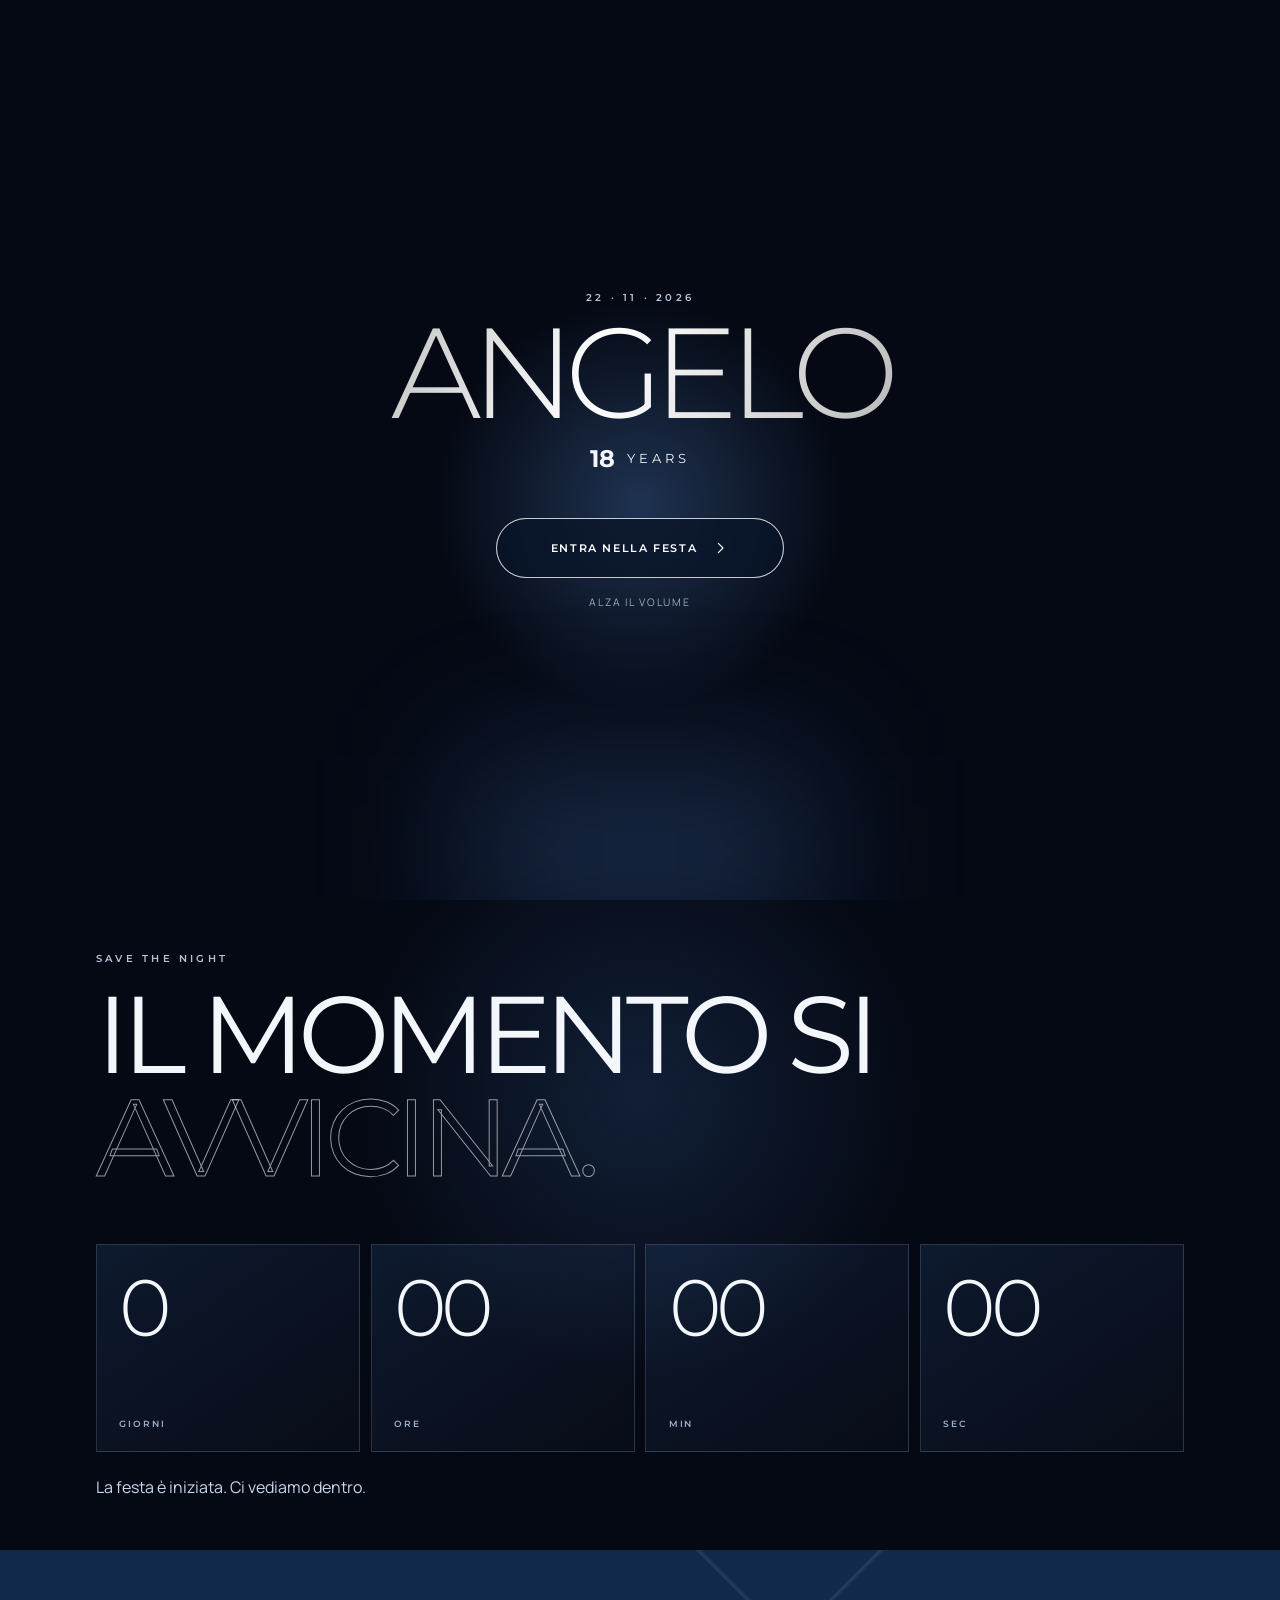
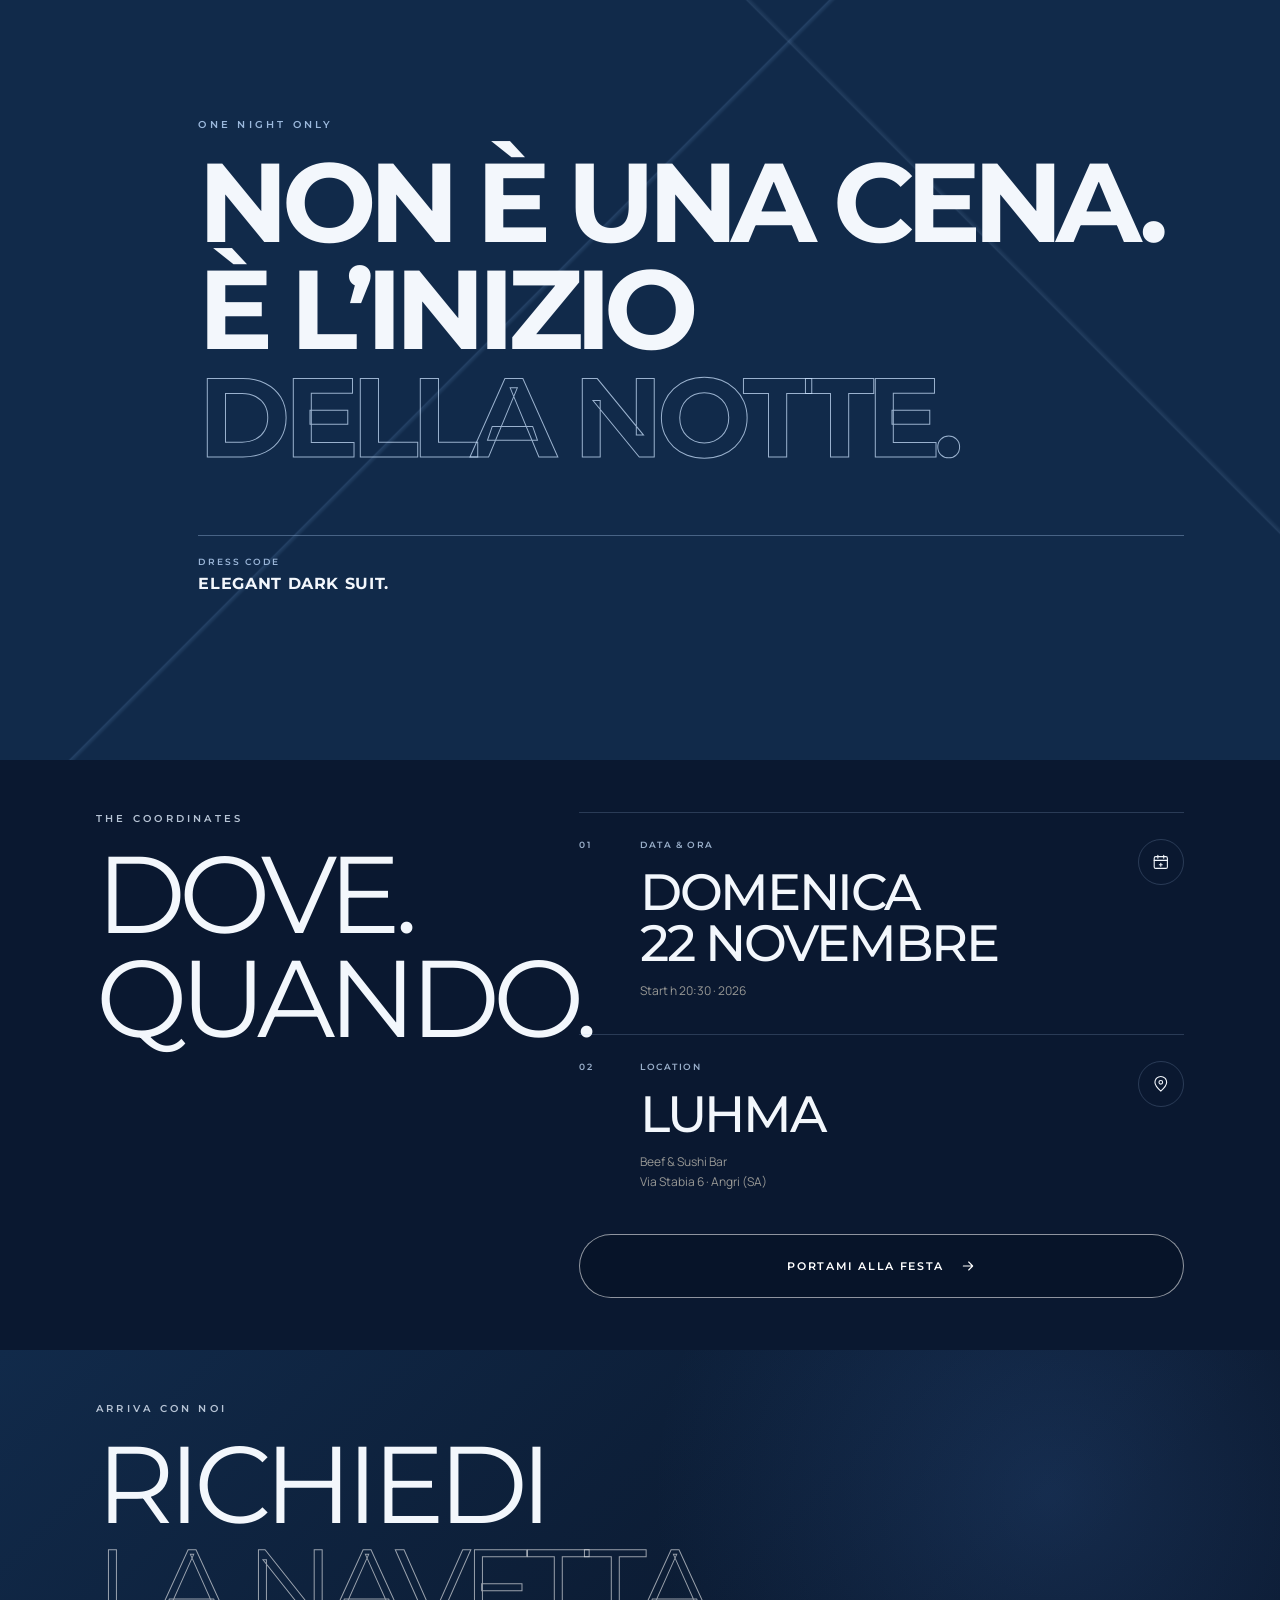
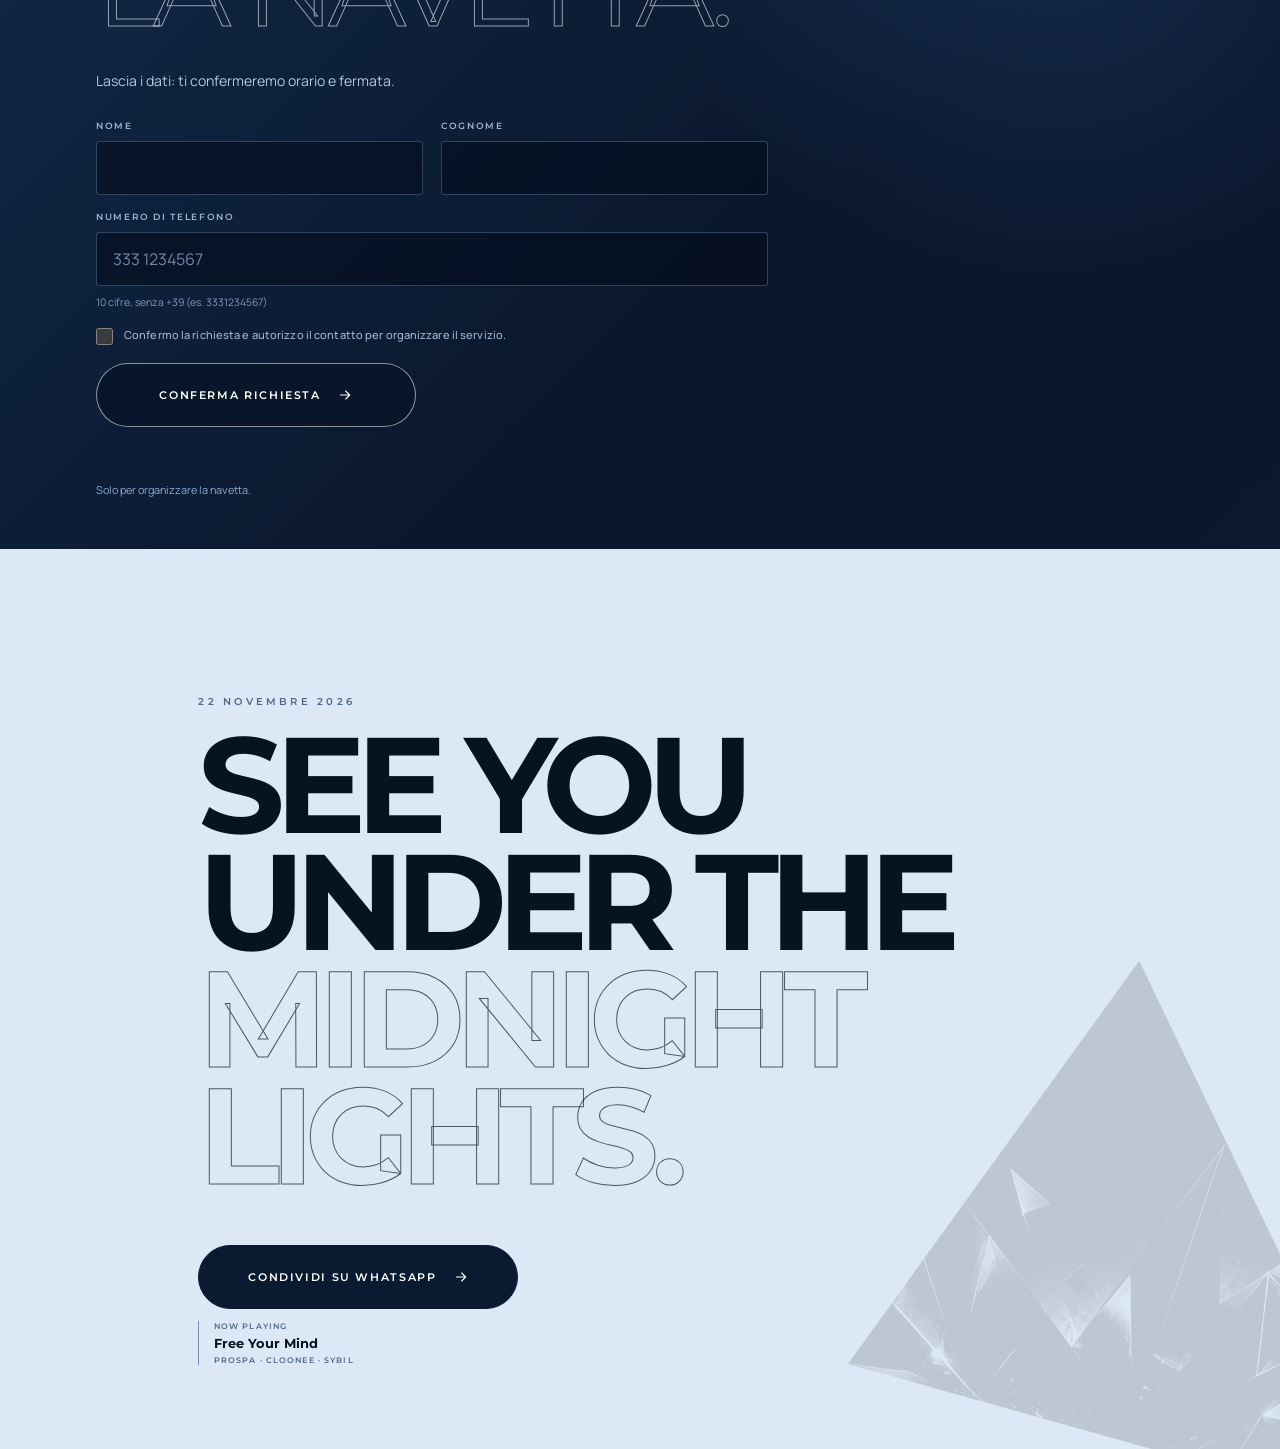
==== commit 31a86a71: "Fix WhatsApp preview metadata for invito domain" ====
--- a/index.html
+++ b/index.html
@@ -13,16 +13,16 @@
     />
 
     <meta property="og:type" content="website" />
-    <meta property="og:url" content="https://www.angelo18.ch/" />
+    <meta property="og:url" content="https://invito.angelo18.ch/" />
     <meta property="og:title" content="Angelo 18 — Midnight Elegance" />
     <meta
       property="og:description"
       content="22 novembre 2026 · ore 20:30 · LUHMA, Angri. Dress code: Elegant Dark Suit."
     />
     <meta property="og:site_name" content="Angelo 18" />
-    <meta property="og:image" content="https://raw.githubusercontent.com/valerielinc-ops/angelo-18/main/assets/angelo-18-whatsapp-preview-v5.jpg" />
-    <meta property="og:image:url" content="https://raw.githubusercontent.com/valerielinc-ops/angelo-18/main/assets/angelo-18-whatsapp-preview-v5.jpg" />
-    <meta property="og:image:secure_url" content="https://raw.githubusercontent.com/valerielinc-ops/angelo-18/main/assets/angelo-18-whatsapp-preview-v5.jpg" />
+    <meta property="og:image" content="https://invito.angelo18.ch/assets/angelo-18-whatsapp-preview-v5.jpg?v=14" />
+    <meta property="og:image:url" content="https://invito.angelo18.ch/assets/angelo-18-whatsapp-preview-v5.jpg?v=14" />
+    <meta property="og:image:secure_url" content="https://invito.angelo18.ch/assets/angelo-18-whatsapp-preview-v5.jpg?v=14" />
     <meta property="og:image:type" content="image/jpeg" />
     <meta property="og:image:width" content="1200" />
     <meta property="og:image:height" content="630" />
@@ -30,12 +30,12 @@
     <meta name="twitter:card" content="summary_large_image" />
     <meta name="twitter:title" content="Angelo 18 — Midnight Elegance" />
     <meta name="twitter:description" content="22 novembre 2026 · ore 20:30 · LUHMA, Angri. Dress code: Elegant Dark Suit." />
-    <meta name="twitter:image" content="https://raw.githubusercontent.com/valerielinc-ops/angelo-18/main/assets/angelo-18-whatsapp-preview-v5.jpg" />
+    <meta name="twitter:image" content="https://invito.angelo18.ch/assets/angelo-18-whatsapp-preview-v5.jpg?v=14" />
     <meta name="twitter:image:alt" content="Angelo 18 Midnight Elegance, 22 novembre 2026" />
 
-    <link rel="image_src" href="https://raw.githubusercontent.com/valerielinc-ops/angelo-18/main/assets/angelo-18-whatsapp-preview-v5.jpg" />
-
-    <link rel="canonical" href="https://www.angelo18.ch/" />
+    <link rel="image_src" href="https://invito.angelo18.ch/assets/angelo-18-whatsapp-preview-v5.jpg?v=14" />
+
+    <link rel="canonical" href="https://invito.angelo18.ch/" />
 
     <link rel="icon" href="assets/favicon.svg" type="image/svg+xml" />
     <link rel="preconnect" href="https://fonts.googleapis.com" />
